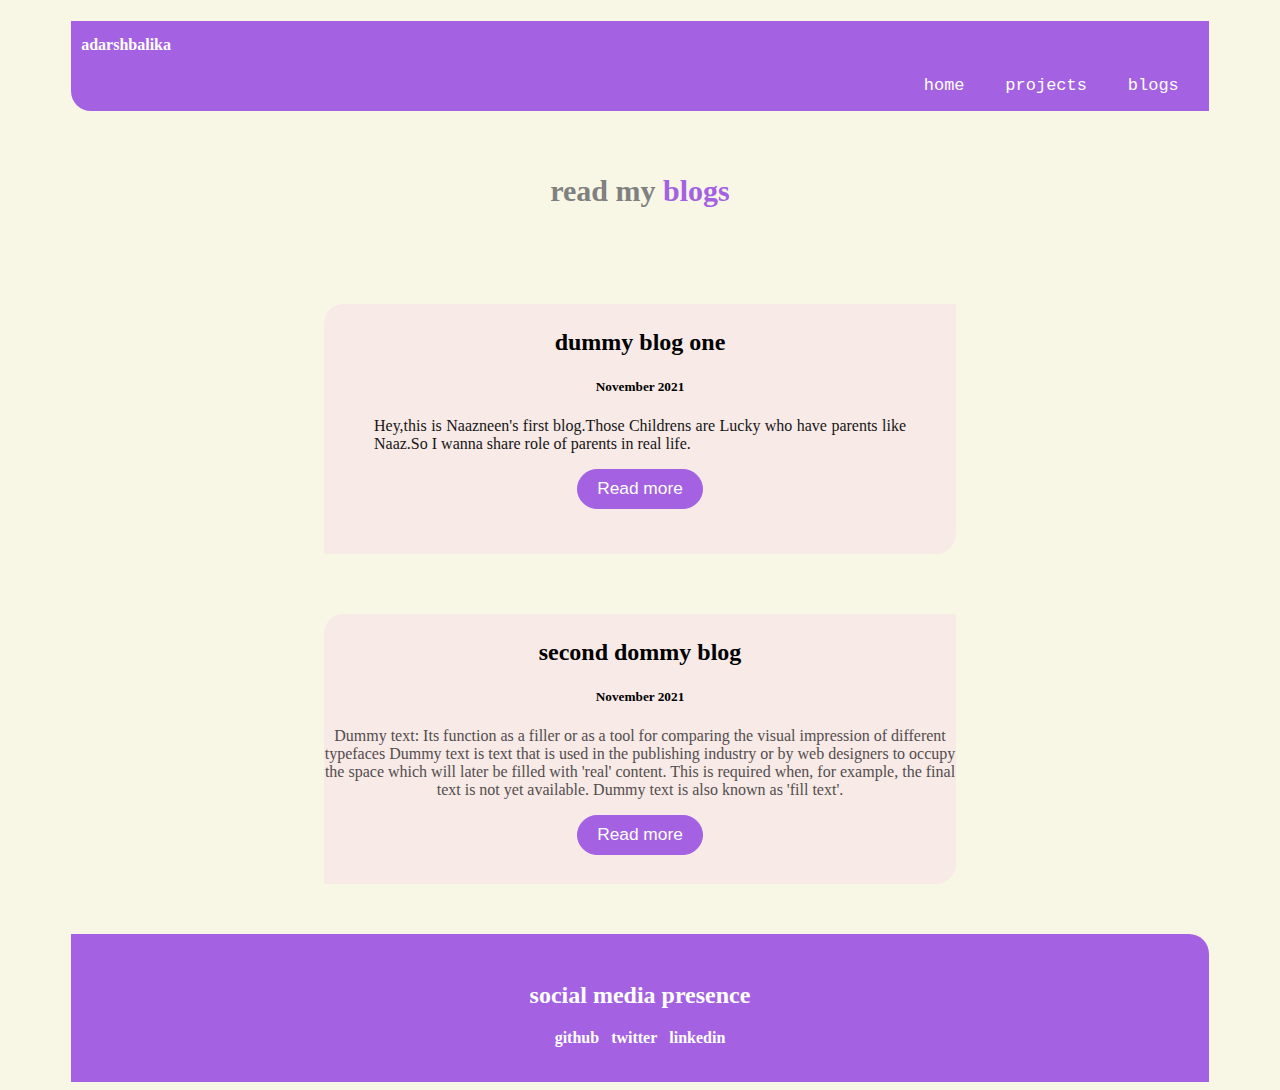
==== blog.html @ e6c359ad "t" ====
<!DOCTYPE html>
<html lang="en">
<head>
    <meta charset="UTF-8">
    <meta http-equiv="X-UA-Compatible" content="IE=edge">
    <meta name="viewport" content="width=device-width, initial-scale=1.0">
    <title>blog</title>
</head>
<link rel="stylesheet" href="blog.css">

<body class="slice">

    <header class="header">
        <h4>adarshbalika</h4>
        <nav class="nav">
          <span><a href="index.html" style="color: white; text-decoration: none;">home</a></span>&nbsp;&nbsp;&nbsp;
          <span><a href="project.html" style="color: white; text-decoration: none;">projects</a></span>&nbsp;&nbsp;&nbsp;
          <span><a href="blog.html" style="color: white; text-decoration: none;">blogs</a></span>
        </nav>
      </header>

<div class="divFirst">
    <h2 style="font-size: 30px; color: gray;">read my <span style="color:rgb(164, 98, 226);font-size: 30px;">blogs</span></h2>
</div>
    <div class="blogdiv">
        <h2>dummy blog one</h2>
        <h5>November 2021</h5>
        <div style="padding-left: 50px;padding-right: 50px;">
            <p style="color: rgb(22, 21, 21); text-align: justify;">Hey,this is Naazneen's first blog.Those Childrens are Lucky who have parents like Naaz.So I wanna share role of parents in real life. </p>
        </div>
        <button class="btn"><a href="markfive.html" style="color: white; text-decoration: none; font-size: 130%;">Read more</a> </button>
     
    </div>
    <div class="blgdiv">
        <h2>second dommy blog</h2>
        <h5>November 2021</h5>
        <p style="color: rgb(83, 77, 77);"> Dummy text: Its function as a filler or as a tool for comparing the visual impression of different typefaces Dummy text is text that is used in the publishing industry or by web designers to occupy the space which will later be filled with 'real' content. This is required when, for example, the final text is not yet available. Dummy text is also known as 'fill text'. </p>
        <button class="btn"><a href="https://letters.tanaypratap.com/p/15-lpa-web-dev-job-checklist" style="color: white; text-decoration: none; font-size:130%;">Read more</a></button>
    </div>
    <footer class="footer">
        <h2 style="color: white;">social media presence</h2>
        <span >
         <a href="https://github.com/Gulnaaznasrin21" style="color: white; text-decoration: none;"><b>github</b></a>&nbsp;&nbsp;
         <a href="https://twitter.com/GulnaazNasrin?t=dJFgaiugHyf5jGLiQo9nhg&s=08" style="color: white; text-decoration: none;"><b>twitter</b></a>&nbsp;&nbsp;
         <a href="https://www.linkedin.com/in/gulnaz-nasrin-571387227" style="color: white; text-decoration: dashed;"><b>linkedin</b></a>    
        </span>
      </footer>
</body>
</html>
---- blog.css ----
.header{
    background-color:rgb(164, 98, 226);
    height: 90px;
    border-radius: 0px 0px 0px 20px;
    margin-left: 5%;
    margin-right: 5%;
}
h4{
    color: white;
    padding-left:10px;
    padding-top: 15px;
}
.nav{
    float: right;
    margin-right: 30px;
    font-size: 17px;
    color: white;
    font-family: monospace;
}
.divFirst{
    /* background-color: coral; */
    text-align: center;
    margin-top: 5%;
    height: 70px;

}
.blogdiv{
    height: 240px;
    margin-top: 60px;
    text-align: center;
    margin-left: 25%;
    padding-top: 5px;
    padding-bottom: 5px;
    border-radius: 20px 0px 20px 0px;
    margin-right: 25%;
    background-color: rgb(247, 234, 231);
    font-family: "Montserrat, sans-serif";
}
.btn{
    height: 40px;
    width: 20%;
    color: white;
    border-radius: 65px 65px 65px 65px;
    border: 1px solid rgb(164, 98, 226);
    background-color: rgb(164, 98, 226);
  
    
}
.blgdiv{
    height: 260px;
    margin-top: 60px;
    text-align: center;
    margin-left: 25%;
    padding-top: 5px;
    padding-bottom: 5px;
    border-radius: 20px 0px 20px 0px;
    margin-right: 25%;
    background-color: rgb(247, 234, 231);
    font-family: "Montserrat, sans-serif";
}
.footer{
    height: 120px;
    margin-top: 50px;
    background-color:rgb(164, 98, 226);
    text-align: center;
    margin-left: 5%;
    margin-right: 5%;
    padding-top: 28px;
    border-radius: 0px 20px 0px 0px;
}
.slice{
    background-color: rgb(248, 247, 230);
}
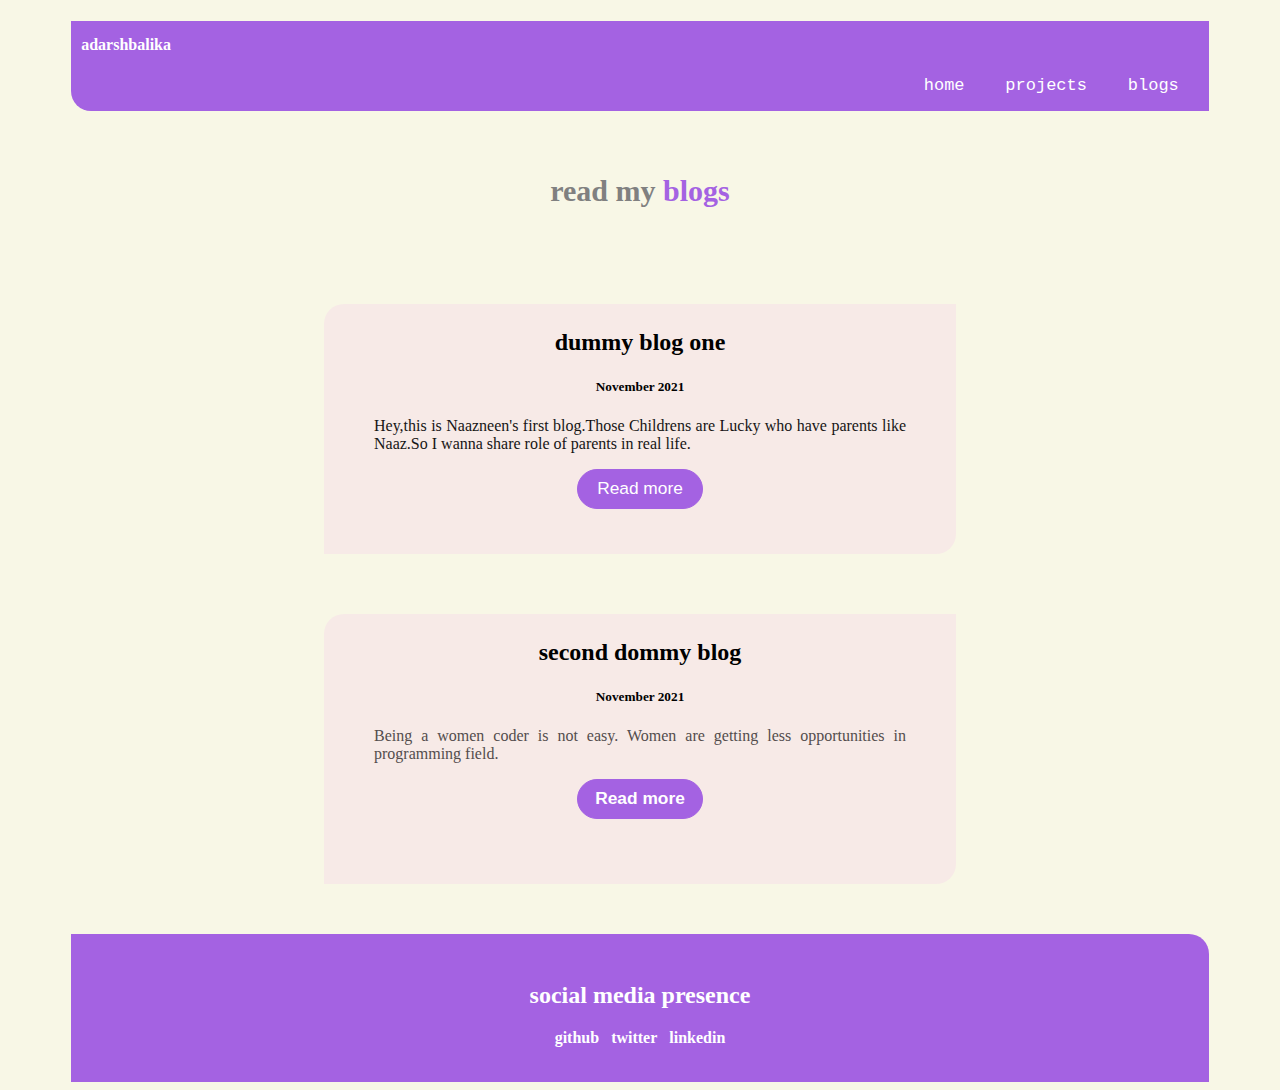
==== commit de3e4638: "origin" ====
--- a/blog.html
+++ b/blog.html
@@ -34,8 +34,8 @@
     <div class="blgdiv">
         <h2>second dommy blog</h2>
         <h5>November 2021</h5>
-        <p style="color: rgb(83, 77, 77);"> Dummy text: Its function as a filler or as a tool for comparing the visual impression of different typefaces Dummy text is text that is used in the publishing industry or by web designers to occupy the space which will later be filled with 'real' content. This is required when, for example, the final text is not yet available. Dummy text is also known as 'fill text'. </p>
-        <button class="btn"><a href="https://letters.tanaypratap.com/p/15-lpa-web-dev-job-checklist" style="color: white; text-decoration: none; font-size:130%;">Read more</a></button>
+        <p style="color: rgb(83, 77, 77); text-align: justify;padding-left: 50px;padding-right: 50px;">Being a women coder is not easy. Women are getting less opportunities in programming field.</p>
+        <button class="btn" style="font-weight:bolder"><a href="dummy2.html"  style="color: white; text-decoration: none; font-size: 130%;">Read more</a> </button>
     </div>
     <footer class="footer">
         <h2 style="color: white;">social media presence</h2>
--- a/blog.css
+++ b/blog.css
@@ -40,6 +40,7 @@
     height: 40px;
     width: 20%;
     color: white;
+    /* font-weight: 300%; */
     border-radius: 65px 65px 65px 65px;
     border: 1px solid rgb(164, 98, 226);
     background-color: rgb(164, 98, 226);
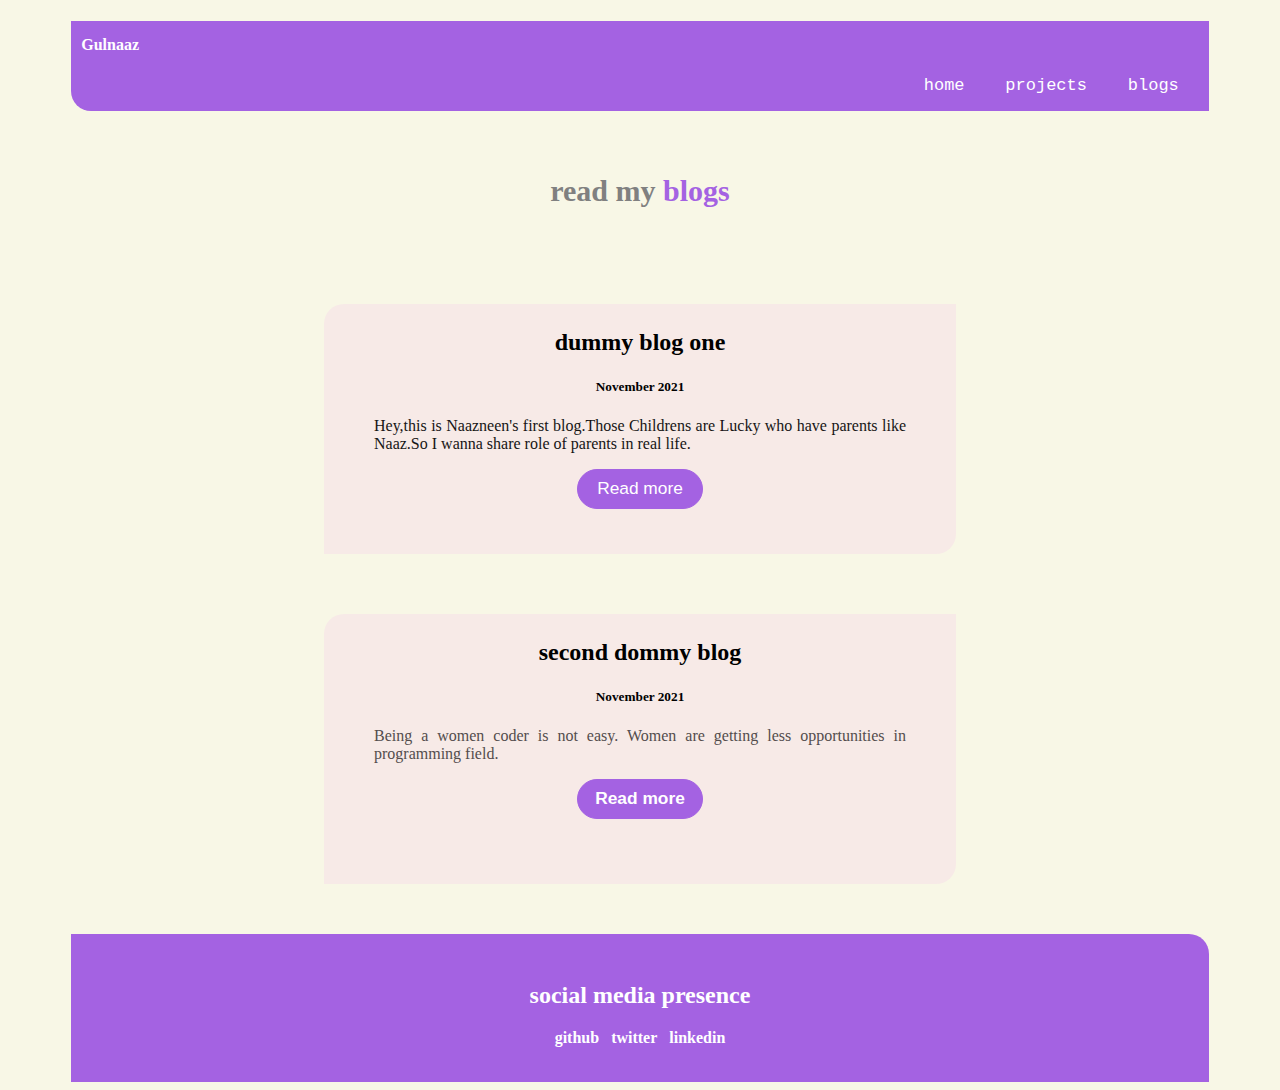
==== commit 04d6ea3d: "name change" ====
--- a/blog.html
+++ b/blog.html
@@ -11,7 +11,7 @@
 <body class="slice">
 
     <header class="header">
-        <h4>adarshbalika</h4>
+        <h4>Gulnaaz</h4>
         <nav class="nav">
           <span><a href="index.html" style="color: white; text-decoration: none;">home</a></span>&nbsp;&nbsp;&nbsp;
           <span><a href="project.html" style="color: white; text-decoration: none;">projects</a></span>&nbsp;&nbsp;&nbsp;
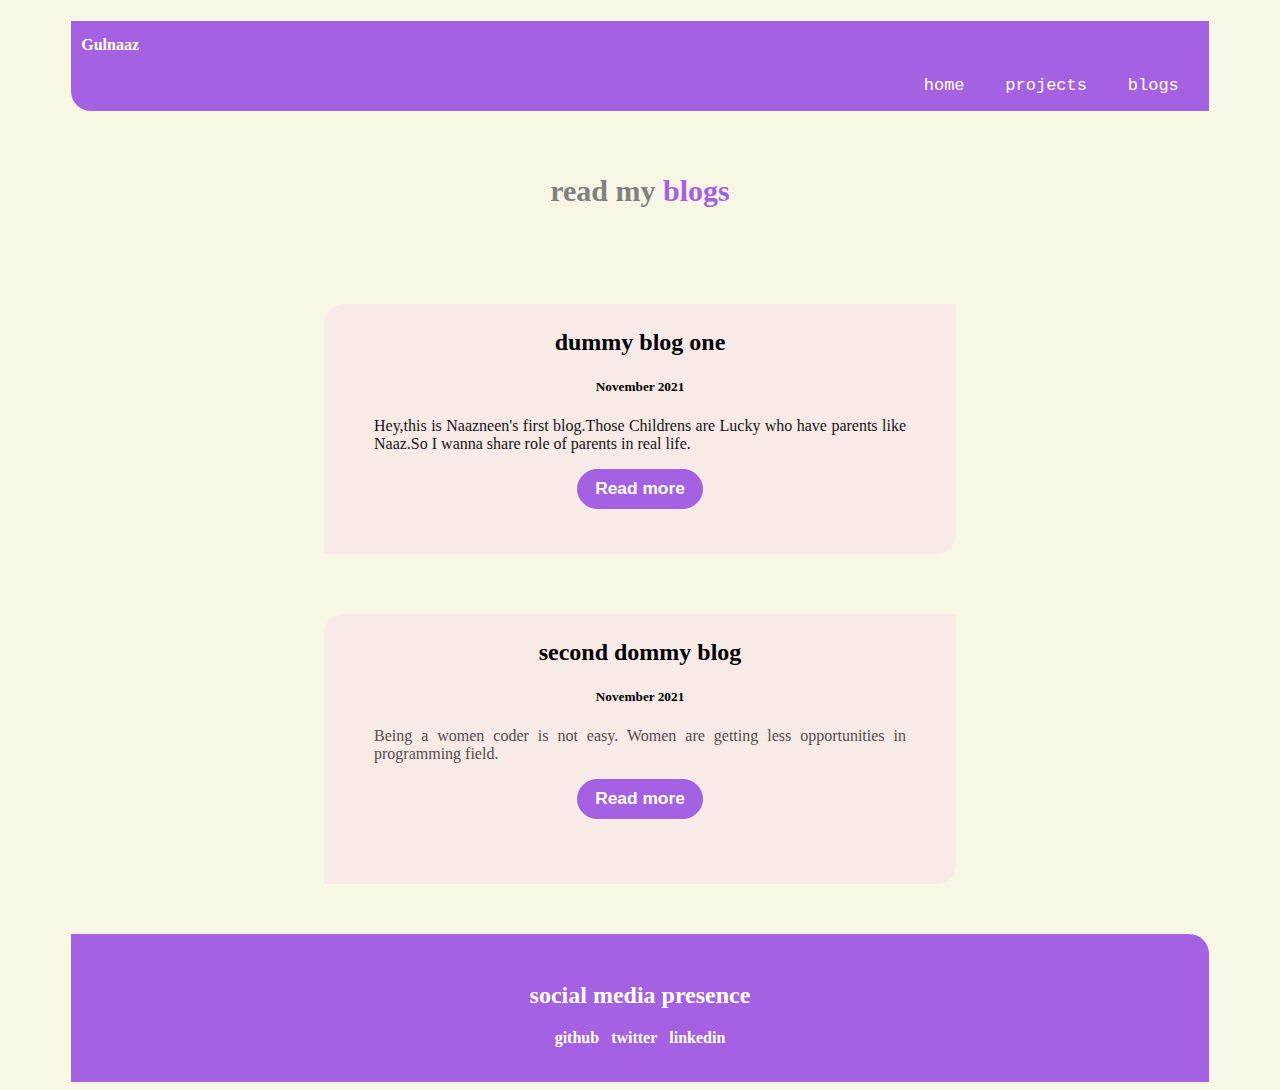
==== commit 2ef050b4: "some chnages" ====
--- a/blog.html
+++ b/blog.html
@@ -28,14 +28,14 @@
         <div style="padding-left: 50px;padding-right: 50px;">
             <p style="color: rgb(22, 21, 21); text-align: justify;">Hey,this is Naazneen's first blog.Those Childrens are Lucky who have parents like Naaz.So I wanna share role of parents in real life. </p>
         </div>
-        <button class="btn"><a href="markfive.html" style="color: white; text-decoration: none; font-size: 130%;">Read more</a> </button>
+        <button class="btn" style="font-weight: bolder;"><a href="markfive.html" style="color: white; text-decoration: none; font-size: 130%;">Read more</a> </button>
      
     </div>
     <div class="blgdiv">
         <h2>second dommy blog</h2>
         <h5>November 2021</h5>
         <p style="color: rgb(83, 77, 77); text-align: justify;padding-left: 50px;padding-right: 50px;">Being a women coder is not easy. Women are getting less opportunities in programming field.</p>
-        <button class="btn" style="font-weight:bolder"><a href="dummy2.html"  style="color: white; text-decoration: none; font-size: 130%;">Read more</a> </button>
+        <button class="btn" style="font-weight:bolder;"><a href="dummy2.html"  style="color: white; text-decoration: none; font-size: 130%;">Read more</a> </button>
     </div>
     <footer class="footer">
         <h2 style="color: white;">social media presence</h2>
--- a/blog.css
+++ b/blog.css
@@ -40,7 +40,7 @@
     height: 40px;
     width: 20%;
     color: white;
-    /* font-weight: 300%; */
+    font-weight: 300%;
     border-radius: 65px 65px 65px 65px;
     border: 1px solid rgb(164, 98, 226);
     background-color: rgb(164, 98, 226);
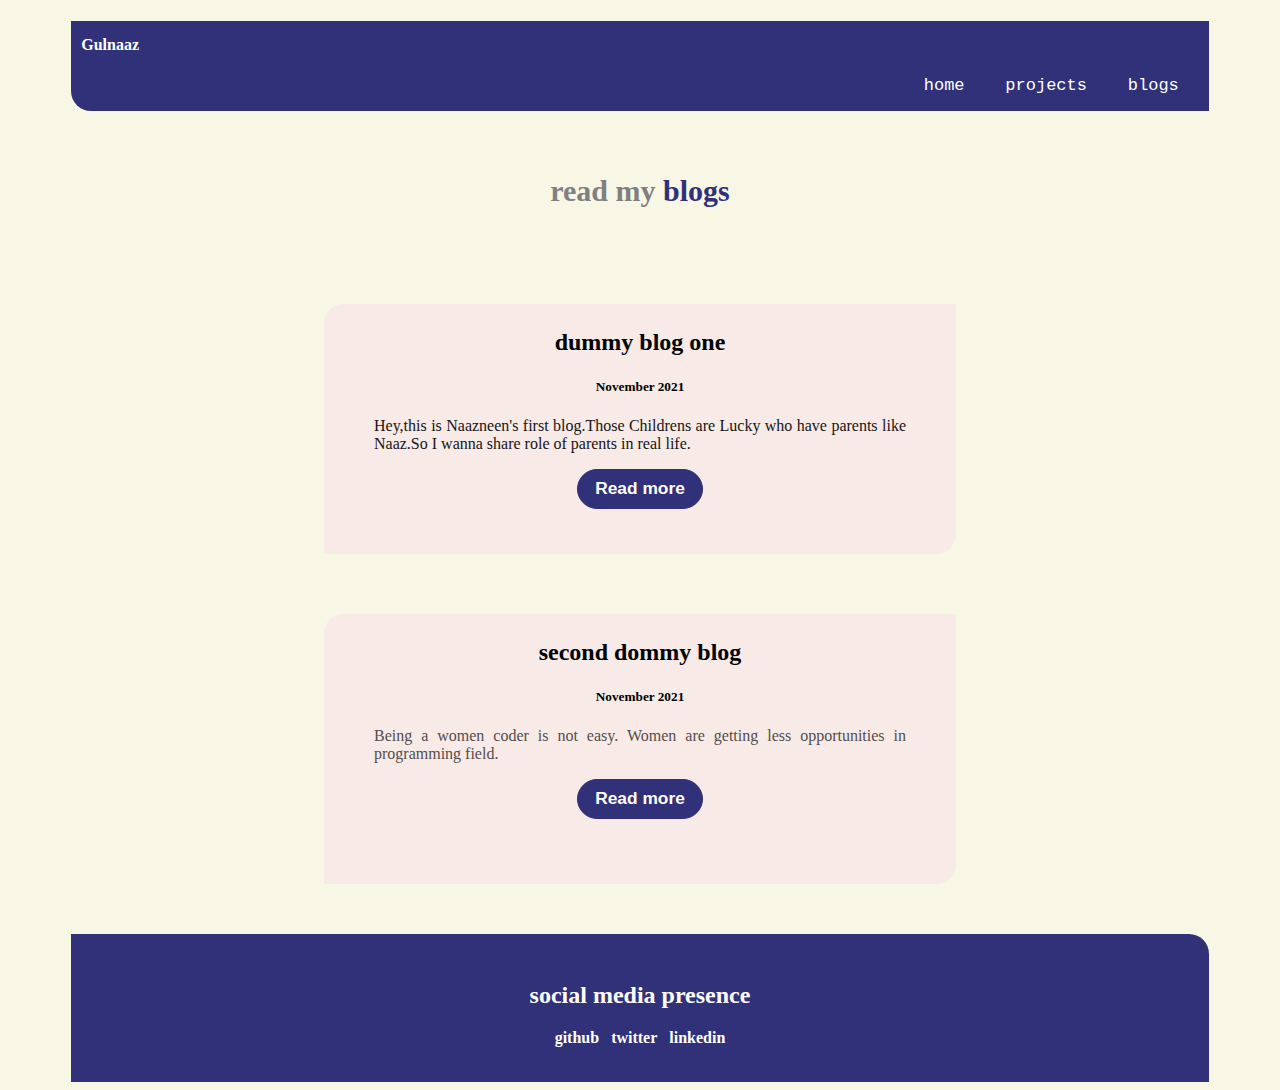
==== commit 511c049b: "changes some color" ====
--- a/blog.html
+++ b/blog.html
@@ -20,7 +20,7 @@
       </header>
 
 <div class="divFirst">
-    <h2 style="font-size: 30px; color: gray;">read my <span style="color:rgb(164, 98, 226);font-size: 30px;">blogs</span></h2>
+    <h2 style="font-size: 30px; color: gray;">read my <span style="color:rgb(49, 49, 122);font-size: 30px;">blogs</span></h2>
 </div>
     <div class="blogdiv">
         <h2>dummy blog one</h2>
@@ -35,7 +35,7 @@
         <h2>second dommy blog</h2>
         <h5>November 2021</h5>
         <p style="color: rgb(83, 77, 77); text-align: justify;padding-left: 50px;padding-right: 50px;">Being a women coder is not easy. Women are getting less opportunities in programming field.</p>
-        <button class="btn" style="font-weight:bolder;"><a href="dummy2.html"  style="color: white; text-decoration: none; font-size: 130%;">Read more</a> </button>
+        <button class="btn" style="font-weight:bolder"><a href="dummy2.html"  style="color: white; text-decoration: none; font-size: 130%;">Read more</a></button>
     </div>
     <footer class="footer">
         <h2 style="color: white;">social media presence</h2>
--- a/blog.css
+++ b/blog.css
@@ -1,5 +1,5 @@
 .header{
-    background-color:rgb(164, 98, 226);
+    background-color:rgb(49, 49, 122);
     height: 90px;
     border-radius: 0px 0px 0px 20px;
     margin-left: 5%;
@@ -40,10 +40,10 @@
     height: 40px;
     width: 20%;
     color: white;
-    font-weight: 300%;
+    /* font-weight: 300%; */
     border-radius: 65px 65px 65px 65px;
-    border: 1px solid rgb(164, 98, 226);
-    background-color: rgb(164, 98, 226);
+    border: 1px solid rgb(49, 49, 122);
+    background-color: rgb(49, 49, 122);
   
     
 }
@@ -62,7 +62,7 @@
 .footer{
     height: 120px;
     margin-top: 50px;
-    background-color:rgb(164, 98, 226);
+    background-color:rgb(49, 49, 122);
     text-align: center;
     margin-left: 5%;
     margin-right: 5%;
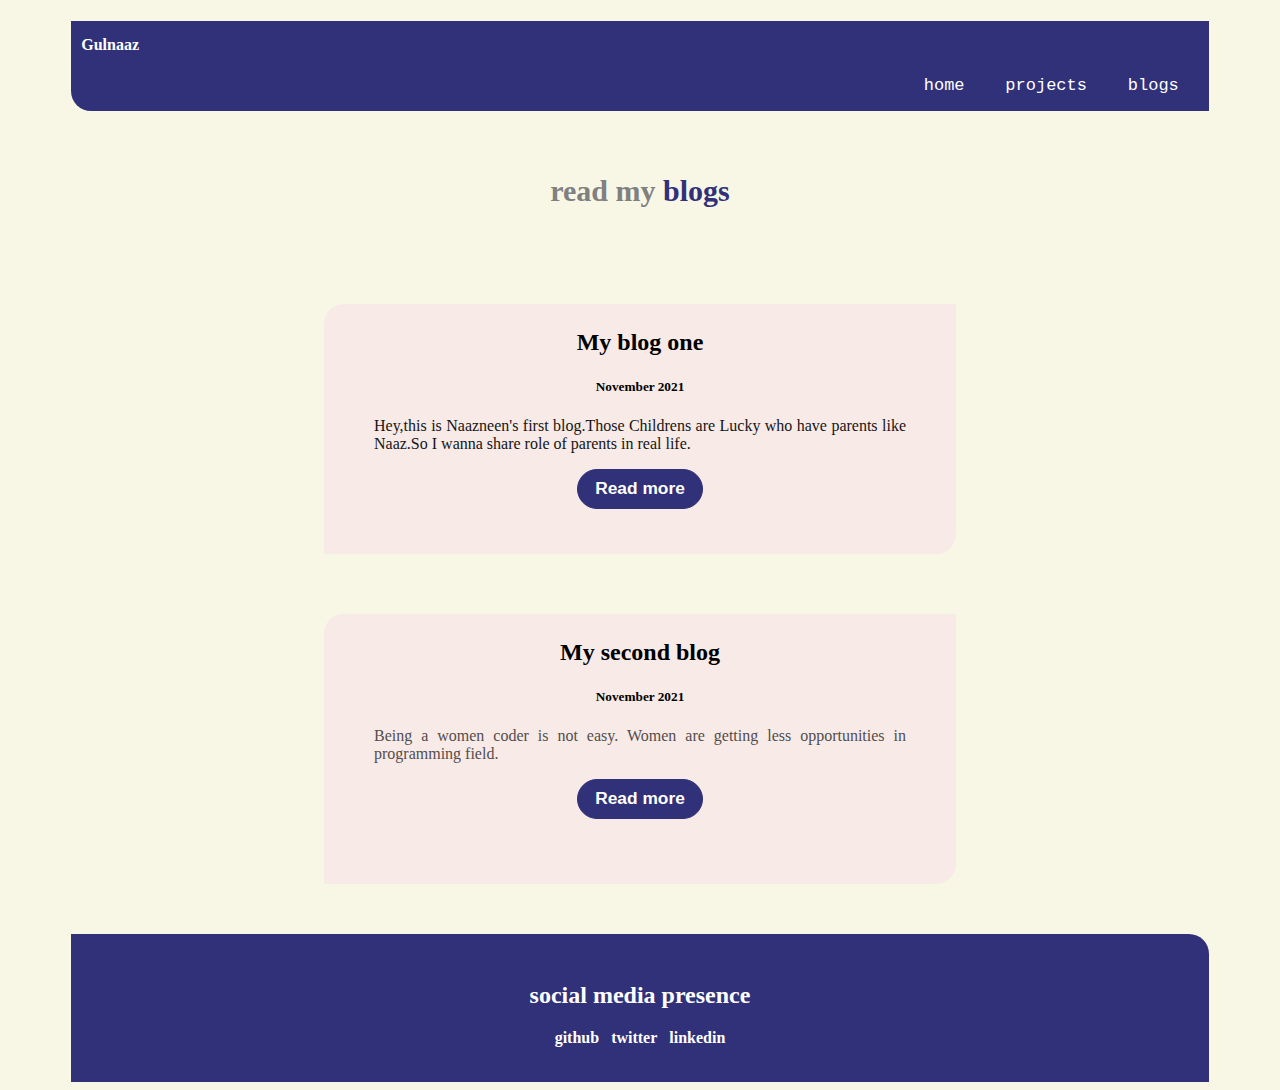
==== commit 9366fa8a: "spelling change" ====
--- a/blog.html
+++ b/blog.html
@@ -23,7 +23,7 @@
     <h2 style="font-size: 30px; color: gray;">read my <span style="color:rgb(49, 49, 122);font-size: 30px;">blogs</span></h2>
 </div>
     <div class="blogdiv">
-        <h2>dummy blog one</h2>
+        <h2>My blog one</h2>
         <h5>November 2021</h5>
         <div style="padding-left: 50px;padding-right: 50px;">
             <p style="color: rgb(22, 21, 21); text-align: justify;">Hey,this is Naazneen's first blog.Those Childrens are Lucky who have parents like Naaz.So I wanna share role of parents in real life. </p>
@@ -32,7 +32,7 @@
      
     </div>
     <div class="blgdiv">
-        <h2>second dommy blog</h2>
+        <h2>My second blog</h2>
         <h5>November 2021</h5>
         <p style="color: rgb(83, 77, 77); text-align: justify;padding-left: 50px;padding-right: 50px;">Being a women coder is not easy. Women are getting less opportunities in programming field.</p>
         <button class="btn" style="font-weight:bolder"><a href="dummy2.html"  style="color: white; text-decoration: none; font-size: 130%;">Read more</a></button>
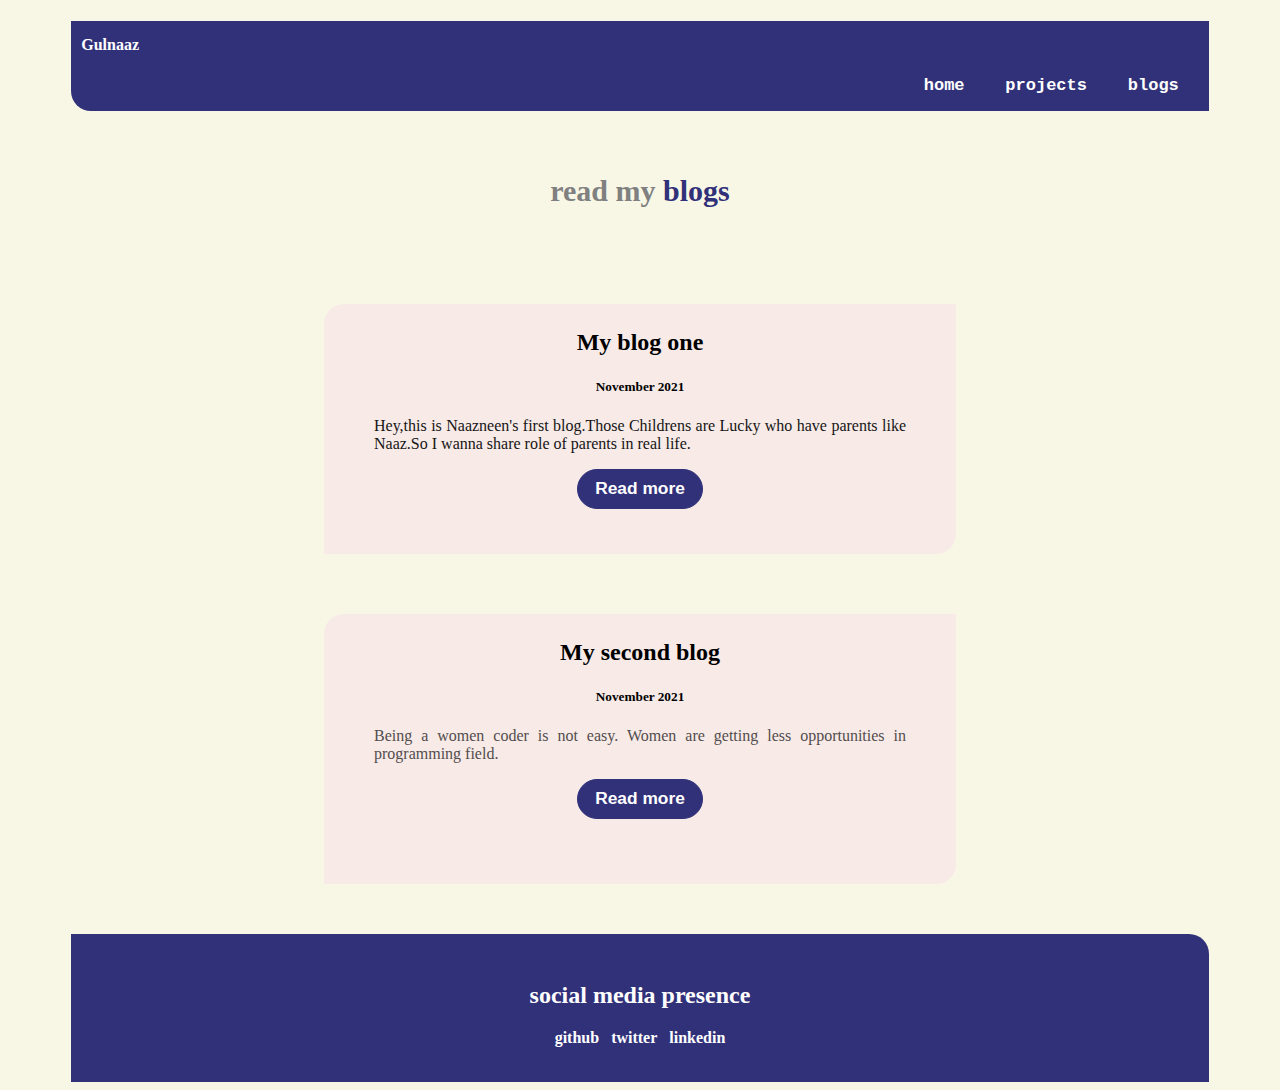
==== commit a44d95d7: "add strong tags for bold the text when clicked by user" ====
--- a/blog.html
+++ b/blog.html
@@ -13,9 +13,9 @@
     <header class="header">
         <h4>Gulnaaz</h4>
         <nav class="nav">
-          <span><a href="index.html" style="color: white; text-decoration: none;">home</a></span>&nbsp;&nbsp;&nbsp;
-          <span><a href="project.html" style="color: white; text-decoration: none;">projects</a></span>&nbsp;&nbsp;&nbsp;
-          <span><a href="blog.html" style="color: white; text-decoration: none;">blogs</a></span>
+          <span><a href="index.html" style="color: white; text-decoration: none;"><strong>home</strong></a></span>&nbsp;&nbsp;&nbsp;
+          <span><a href="project.html" style="color: white; text-decoration: none;"><strong>projects</strong></a></span>&nbsp;&nbsp;&nbsp;
+          <span><a href="blog.html" style="color: white; text-decoration: none;"><strong>blogs</strong></a></span>
         </nav>
       </header>
 
